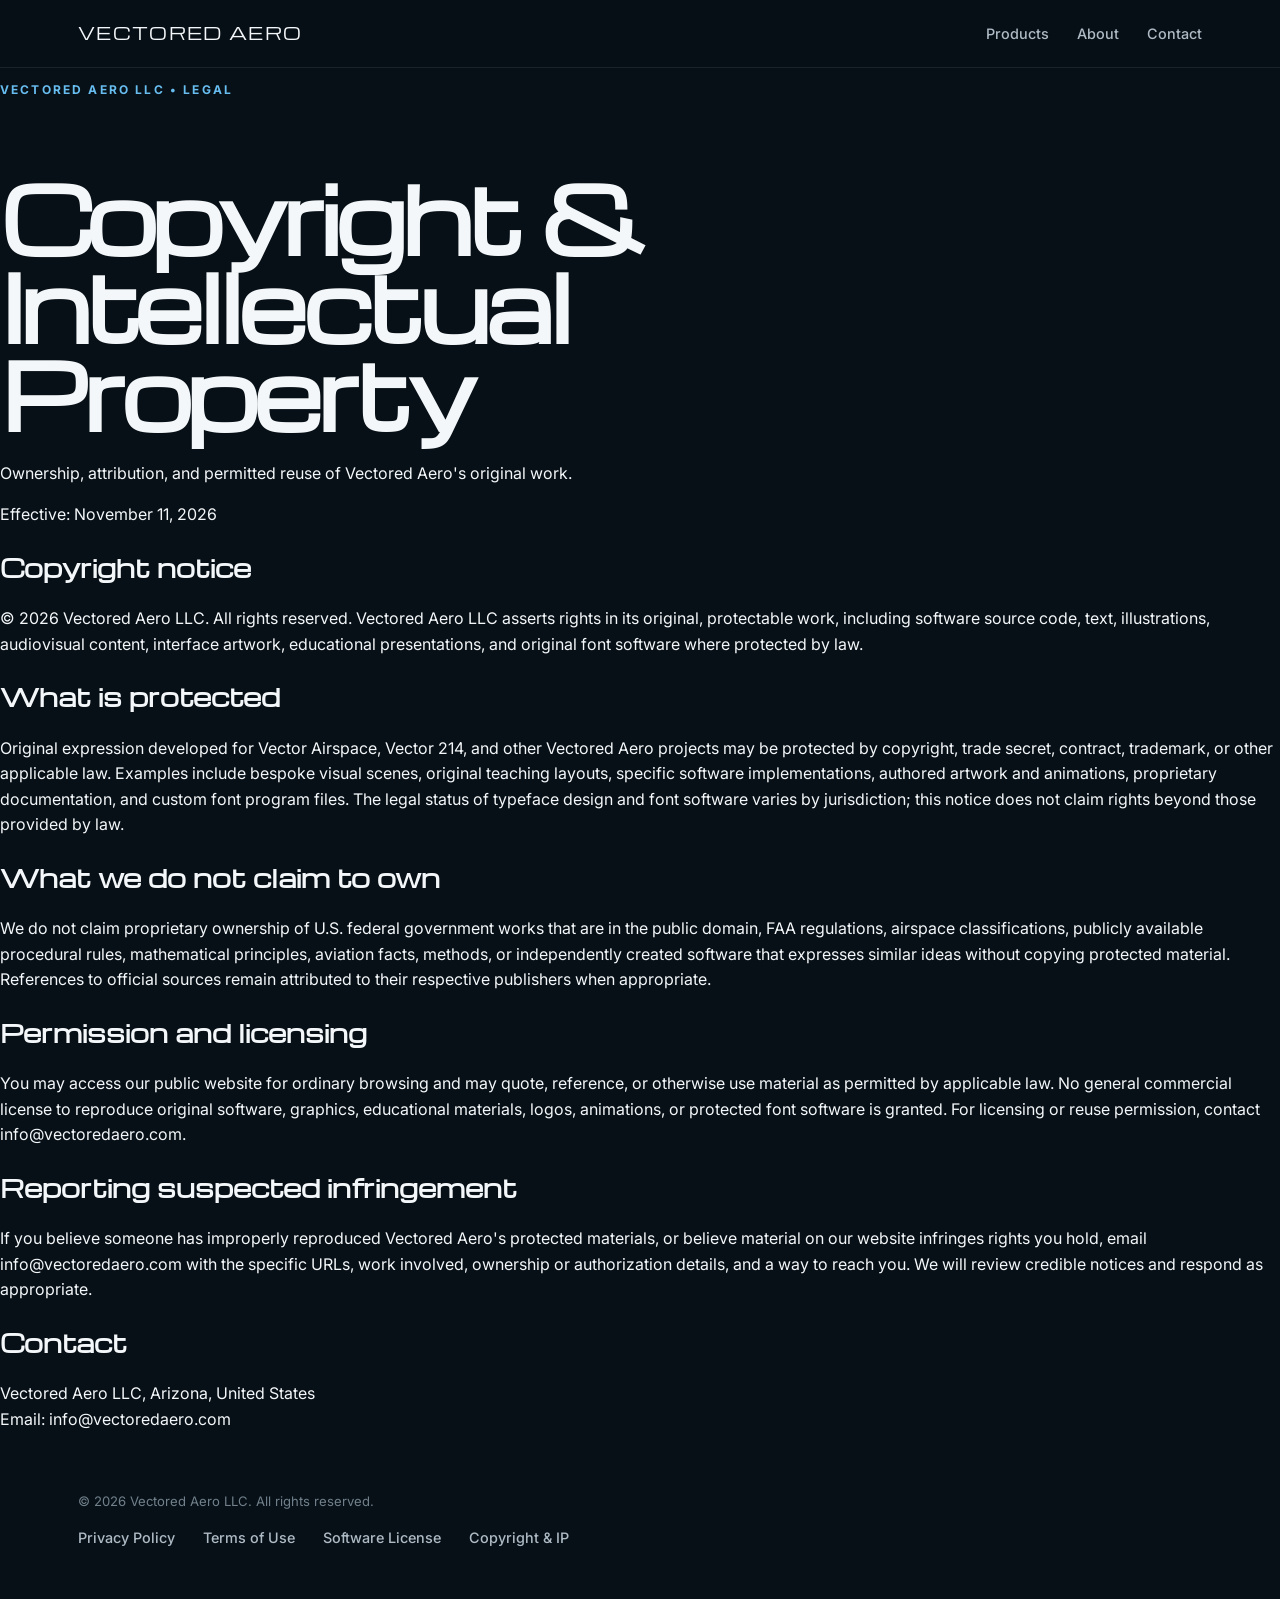
==== copyright/index.html @ 8a210296 "Add copyright policy page" ====
<!DOCTYPE html>
<html lang="en">
<head>
  <meta charset="UTF-8">
  <meta name="viewport" content="width=device-width, initial-scale=1">
  <meta name="description" content="Copyright & Intellectual Property for Vectored Aero LLC.">
  <title>Copyright & Intellectual Property | Vectored Aero</title>
  <link rel="stylesheet" href="../styles.css">
</head>
<body>
  <header><div class="nav"><a class="brand" href="/">VECTORED AERO</a><nav aria-label="Main navigation"><a href="/#products">Products</a><a href="/#about">About</a><a href="/#contact">Contact</a></nav></div></header>
  <main class="legal-main"><article class="legal-content">
    <p class="eyebrow">VECTORED AERO LLC • LEGAL</p>
    <h1>Copyright & Intellectual Property</h1>
    <p class="legal-lead">Ownership, attribution, and permitted reuse of Vectored Aero's original work.</p>
    <p class="legal-date">Effective: November 11, 2026</p>
    <section><h2>Copyright notice</h2><p>© 2026 Vectored Aero LLC. All rights reserved. Vectored Aero LLC asserts rights in its original, protectable work, including software source code, text, illustrations, audiovisual content, interface artwork, educational presentations, and original font software where protected by law.</p></section>
<section><h2>What is protected</h2><p>Original expression developed for Vector Airspace, Vector 214, and other Vectored Aero projects may be protected by copyright, trade secret, contract, trademark, or other applicable law. Examples include bespoke visual scenes, original teaching layouts, specific software implementations, authored artwork and animations, proprietary documentation, and custom font program files. The legal status of typeface design and font software varies by jurisdiction; this notice does not claim rights beyond those provided by law.</p></section>
<section><h2>What we do not claim to own</h2><p>We do not claim proprietary ownership of U.S. federal government works that are in the public domain, FAA regulations, airspace classifications, publicly available procedural rules, mathematical principles, aviation facts, methods, or independently created software that expresses similar ideas without copying protected material. References to official sources remain attributed to their respective publishers when appropriate.</p></section>
<section><h2>Permission and licensing</h2><p>You may access our public website for ordinary browsing and may quote, reference, or otherwise use material as permitted by applicable law. No general commercial license to reproduce original software, graphics, educational materials, logos, animations, or protected font software is granted. For licensing or reuse permission, contact <a href="mailto:info@vectoredaero.com">info@vectoredaero.com</a>.</p></section>
<section><h2>Reporting suspected infringement</h2><p>If you believe someone has improperly reproduced Vectored Aero's protected materials, or believe material on our website infringes rights you hold, email <a href="mailto:info@vectoredaero.com">info@vectoredaero.com</a> with the specific URLs, work involved, ownership or authorization details, and a way to reach you. We will review credible notices and respond as appropriate.</p></section>
    <section class="legal-contact"><h2>Contact</h2><p>Vectored Aero LLC, Arizona, United States<br>Email: <a href="mailto:info@vectoredaero.com">info@vectoredaero.com</a></p></section>
  </article></main>
  <footer><p>© 2026 Vectored Aero LLC. All rights reserved.</p><nav class="footer-links" aria-label="Legal links"><a href="/privacy/">Privacy Policy</a><a href="/terms/">Terms of Use</a><a href="/license/">Software License</a><a href="/copyright/">Copyright &amp; IP</a></nav></footer>
</body>
</html>
---- styles.css ----
@import url('https://fonts.googleapis.com/css2?family=Inter:wght@400;500;600;700&family=Michroma&display=swap');

* {
  box-sizing: border-box;
}

html {
  scroll-behavior: smooth;
}

body {
  margin: 0;
  background: #071017;
  color: #f4f7f9;
  font-family: "Inter", sans-serif;
  line-height: 1.6;
}

a {
  color: inherit;
  text-decoration: none;
}

header {
  position: sticky;
  top: 0;
  z-index: 100;
  background: rgba(7, 16, 23, 0.92);
  border-bottom: 1px solid rgba(255, 255, 255, 0.08);
  backdrop-filter: blur(14px);
}

.nav {
  max-width: 1180px;
  margin: 0 auto;
  padding: 20px 28px;
  display: flex;
  align-items: center;
  justify-content: space-between;
}

.brand {
  font-family: "michroma", sans-serif;
  font-size: 1.05rem;
  font-weight: 400;
  letter-spacing: 0.08em;
}

nav {
  display: flex;
  gap: 28px;
}

nav a {
  color: #aebbc5;
  font-size: 0.9rem;
  font-weight: 500;
  transition: color 0.2s ease;
}

nav a:hover {
  color: #ffffff;
}

main {
  overflow: hidden;
}

.hero {
  min-height: 78vh;
  display: flex;
  align-items: center;
  position: relative;
  border-bottom: 1px solid rgba(255, 255, 255, 0.07);
}

.hero::after {
  content: "";
  position: absolute;
  width: 650px;
  height: 650px;
  right: -180px;
  top: -180px;
  border: 1px solid rgba(91, 188, 255, 0.15);
  border-radius: 50%;
  box-shadow:
    0 0 0 80px rgba(91, 188, 255, 0.025),
    0 0 0 160px rgba(91, 188, 255, 0.018);
}

.hero-content {
  position: relative;
  z-index: 1;
  width: 100%;
  max-width: 1180px;
  margin: 0 auto;
  padding: 110px 28px;
}

.eyebrow,
.section-label {
  color: #68bdf0;
  font-size: 0.75rem;
  font-weight: 700;
  letter-spacing: 0.18em;
  text-transform: uppercase;
}

h1,
h2,
h3 {
  font-family: "michroma", sans-serif;
  font-weight: 400
  margin-top: 0;
}

h1 {
  max-width: 850px;
  margin-bottom: 24px;
  font-size: clamp(3rem, 7vw, 6.5rem);
  line-height: 0.98;
  letter-spacing: -0.055em;
}

.hero-copy {
  max-width: 670px;
  margin-bottom: 36px;
  color: #aebbc5;
  font-size: 1.1rem;
}

.button {
  display: inline-block;
  padding: 14px 22px;
  border: 1px solid #68bdf0;
  border-radius: 6px;
  background: #68bdf0;
  color: #061017;
  font-weight: 700;
  transition:
    transform 0.2s ease,
    background 0.2s ease;
}

.button:hover {
  transform: translateY(-2px);
  background: #8dcef4;
}

.section {
  max-width: 1180px;
  margin: 0 auto;
  padding: 100px 28px;
}

.section h2 {
  max-width: 760px;
  margin-bottom: 20px;
  font-size: clamp(2rem, 4vw, 3.5rem);
  line-height: 1.08;
  letter-spacing: -0.035em;
}

.section > p {
  max-width: 720px;
  color: #aebbc5;
}

.products {
  max-width: 1180px;
  margin: 0 auto;
  padding: 100px 28px;
}

.products > h2 {
  margin-bottom: 48px;
  font-size: clamp(2rem, 4vw, 3.5rem);
}

.product-grid {
  display: grid;
  grid-template-columns: repeat(2, 1fr);
  gap: 22px;
}

.product-card {
  min-height: 290px;
  padding: 36px;
  border: 1px solid rgba(255, 255, 255, 0.09);
  border-radius: 10px;
  background: #0c171f;
  transition:
    transform 0.25s ease,
    border-color 0.25s ease;
}

.product-card:hover {
  transform: translateY(-4px);
  border-color: rgba(104, 189, 240, 0.5);
}

.product-card h3 {
  margin-bottom: 14px;
  font-size: 1.8rem;
}

.product-card p {
  color: #aebbc5;
}

.about {
  border-top: 1px solid rgba(255, 255, 255, 0.07);
}

.contact {
  margin-top: 40px;
  border-top: 1px solid rgba(255, 255, 255, 0.07);
}

.contact a {
  color: #68bdf0;
}

footer {
  max-width: 1180px;
  margin: 0 auto;
  padding: 30px 28px 50px;
  color: #71808b;
  font-size: 0.82rem;
}

@media (max-width: 700px) {
  .nav {
    padding: 18px 20px;
  }

  nav {
    gap: 14px;
  }

  nav a {
    font-size: 0.78rem;
  }

  .hero-content,
  .section,
  .products {
    padding-left: 20px;
    padding-right: 20px;
  }

  .hero {
    min-height: 70vh;
  }

  .hero-content {
    padding-top: 90px;
    padding-bottom: 90px;
  }

  .product-grid {
    grid-template-columns: 1fr;
  }

  .product-card {
    min-height: auto;
  }
}
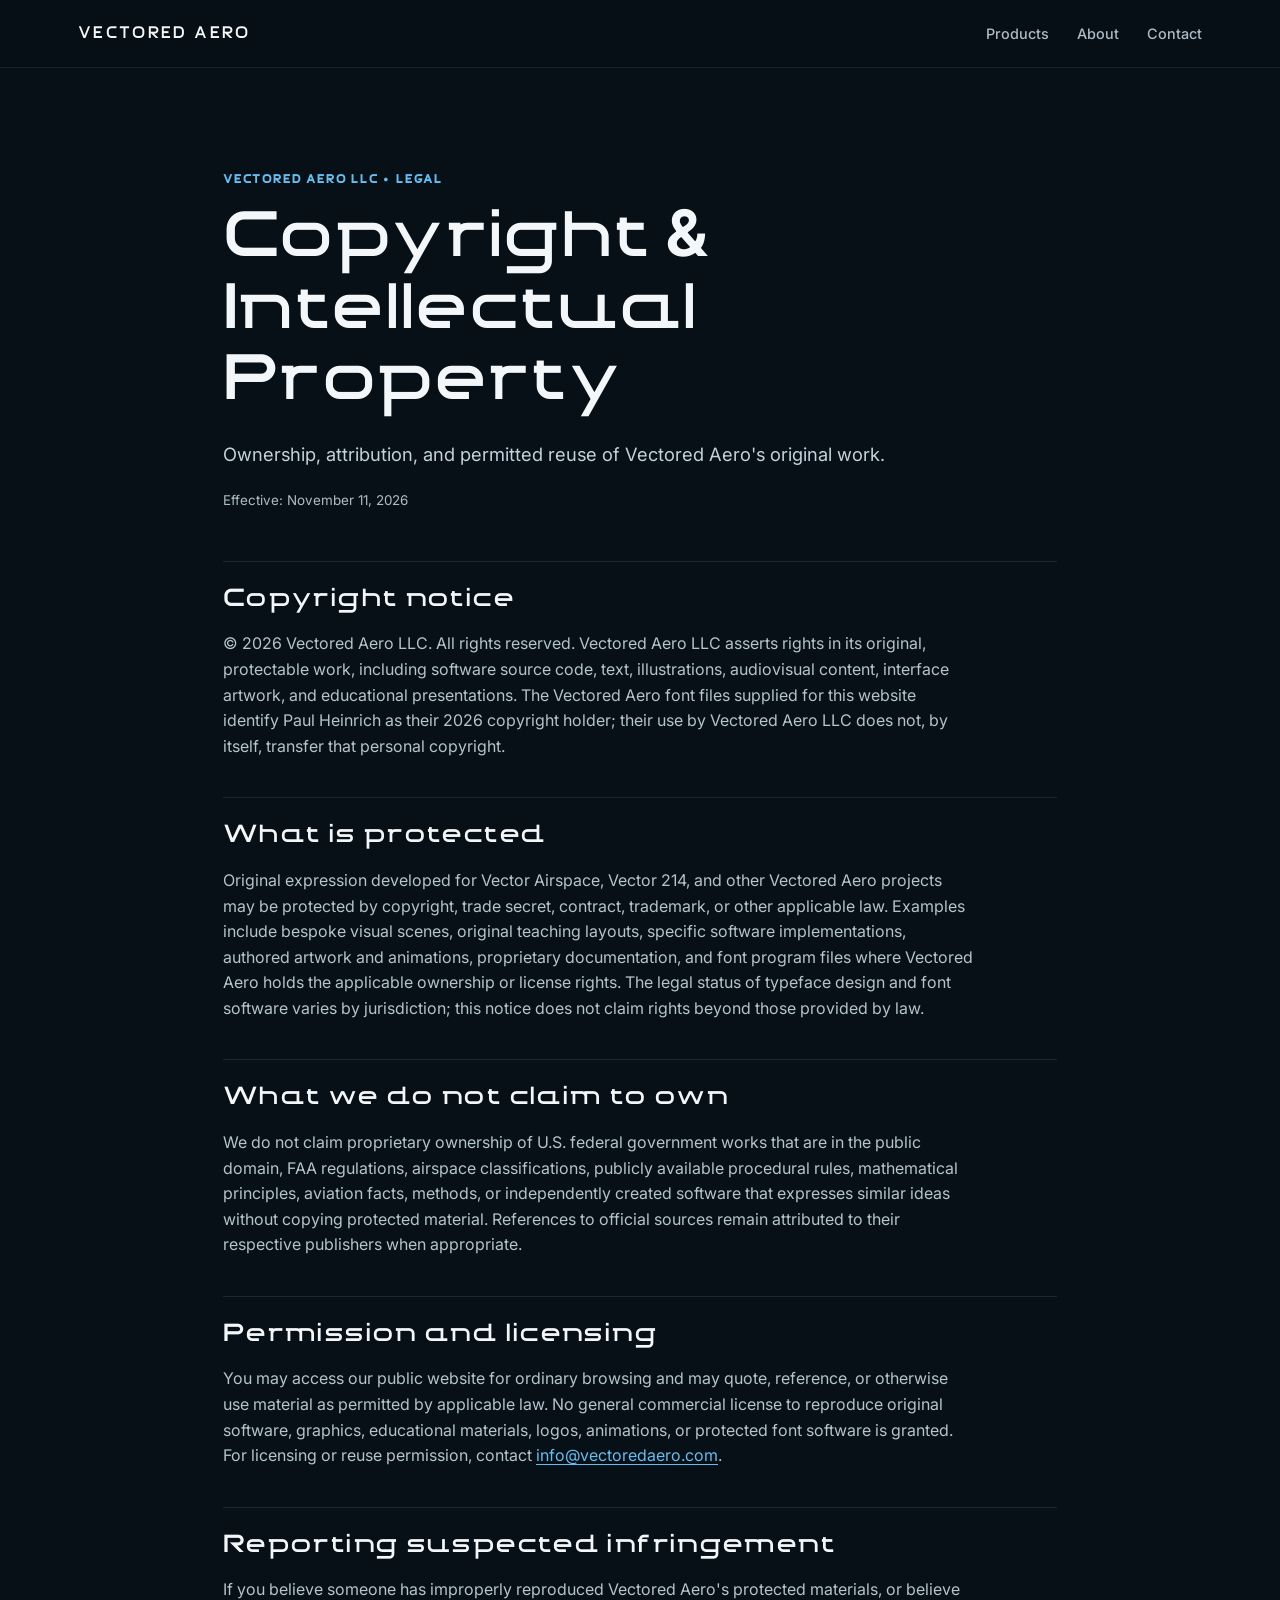
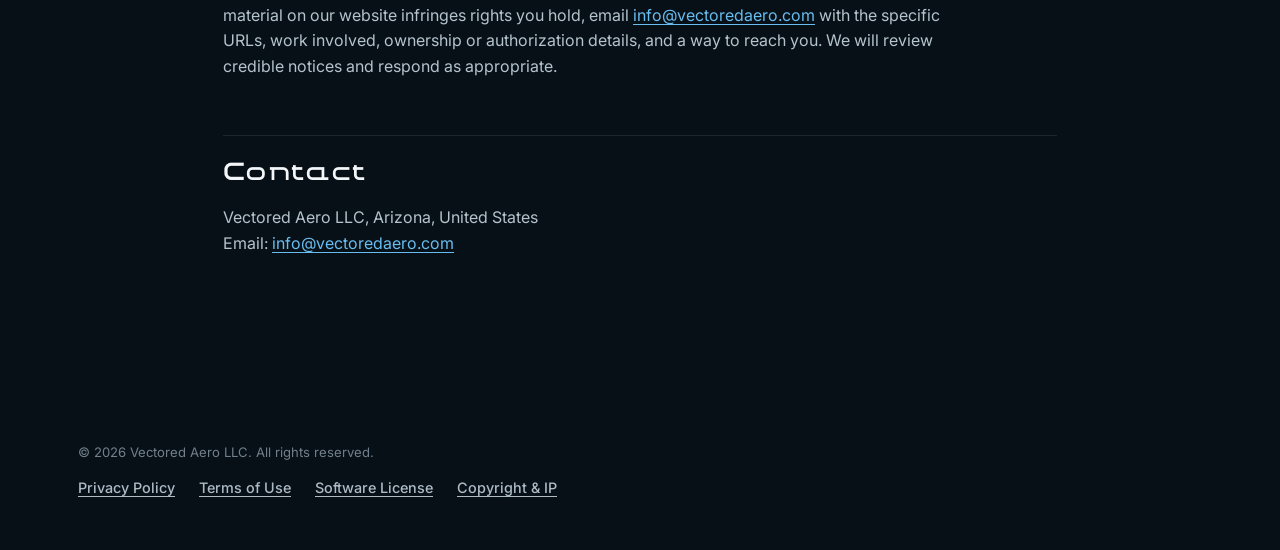
==== commit 4bd10899: "Clarify original font copyright attribution" ====
--- a/copyright/index.html
+++ b/copyright/index.html
@@ -14,8 +14,8 @@
     <h1>Copyright & Intellectual Property</h1>
     <p class="legal-lead">Ownership, attribution, and permitted reuse of Vectored Aero's original work.</p>
     <p class="legal-date">Effective: November 11, 2026</p>
-    <section><h2>Copyright notice</h2><p>© 2026 Vectored Aero LLC. All rights reserved. Vectored Aero LLC asserts rights in its original, protectable work, including software source code, text, illustrations, audiovisual content, interface artwork, educational presentations, and original font software where protected by law.</p></section>
-<section><h2>What is protected</h2><p>Original expression developed for Vector Airspace, Vector 214, and other Vectored Aero projects may be protected by copyright, trade secret, contract, trademark, or other applicable law. Examples include bespoke visual scenes, original teaching layouts, specific software implementations, authored artwork and animations, proprietary documentation, and custom font program files. The legal status of typeface design and font software varies by jurisdiction; this notice does not claim rights beyond those provided by law.</p></section>
+    <section><h2>Copyright notice</h2><p>© 2026 Vectored Aero LLC. All rights reserved. Vectored Aero LLC asserts rights in its original, protectable work, including software source code, text, illustrations, audiovisual content, interface artwork, and educational presentations. The Vectored Aero font files supplied for this website identify Paul Heinrich as their 2026 copyright holder; their use by Vectored Aero LLC does not, by itself, transfer that personal copyright.</p></section>
+<section><h2>What is protected</h2><p>Original expression developed for Vector Airspace, Vector 214, and other Vectored Aero projects may be protected by copyright, trade secret, contract, trademark, or other applicable law. Examples include bespoke visual scenes, original teaching layouts, specific software implementations, authored artwork and animations, proprietary documentation, and font program files where Vectored Aero holds the applicable ownership or license rights. The legal status of typeface design and font software varies by jurisdiction; this notice does not claim rights beyond those provided by law.</p></section>
 <section><h2>What we do not claim to own</h2><p>We do not claim proprietary ownership of U.S. federal government works that are in the public domain, FAA regulations, airspace classifications, publicly available procedural rules, mathematical principles, aviation facts, methods, or independently created software that expresses similar ideas without copying protected material. References to official sources remain attributed to their respective publishers when appropriate.</p></section>
 <section><h2>Permission and licensing</h2><p>You may access our public website for ordinary browsing and may quote, reference, or otherwise use material as permitted by applicable law. No general commercial license to reproduce original software, graphics, educational materials, logos, animations, or protected font software is granted. For licensing or reuse permission, contact <a href="mailto:info@vectoredaero.com">info@vectoredaero.com</a>.</p></section>
 <section><h2>Reporting suspected infringement</h2><p>If you believe someone has improperly reproduced Vectored Aero's protected materials, or believe material on our website infringes rights you hold, email <a href="mailto:info@vectoredaero.com">info@vectoredaero.com</a> with the specific URLs, work involved, ownership or authorization details, and a way to reach you. We will review credible notices and respond as appropriate.</p></section>
--- a/styles.css
+++ b/styles.css
@@ -1,4 +1,19 @@
-@import url('https://fonts.googleapis.com/css2?family=Inter:wght@400;500;600;700&family=Michroma&display=swap');
+@import url('https://fonts.googleapis.com/css2?family=Inter:wght@400;500;600;700&display=swap');
+
+@font-face {
+  font-family: 'Vectored Aero Wide';
+  src: url('/fonts/VectoredAeroWide-Bold.otf') format('opentype');
+  font-style: normal;
+  font-weight: 700;
+  font-display: swap;
+}
+@font-face {
+  font-family: 'Vectored Aero';
+  src: url('/fonts/VectoredAero-Regular.otf') format('opentype');
+  font-style: normal;
+  font-weight: 400;
+  font-display: swap;
+}
 
 * {
   box-sizing: border-box;
@@ -40,7 +55,7 @@
 }
 
 .brand {
-  font-family: "michroma", sans-serif;
+  font-family: "Vectored Aero", "Inter", sans-serif;
   font-size: 1.05rem;
   font-weight: 400;
   letter-spacing: 0.08em;
@@ -109,8 +124,8 @@
 h1,
 h2,
 h3 {
-  font-family: "michroma", sans-serif;
-  font-weight: 400
+  font-family: "Vectored Aero Wide", "Inter", sans-serif;
+  font-weight: 400;
   margin-top: 0;
 }
 
@@ -266,3 +281,25 @@
     min-height: auto;
   }
 }
+
+/* Legal pages and site footer */
+.footer-links { display: flex; flex-wrap: wrap; gap: 12px 24px; margin-top: 10px; }
+.footer-links a { color: #aebbc5; text-decoration: underline; text-underline-offset: 3px; }
+.footer-links a:hover, .footer-links a:focus-visible { color: #68bdf0; }
+.legal-main { overflow: visible; }
+.legal-content { max-width: 890px; padding: 90px 28px 105px; margin: 0 auto; }
+.legal-content h1 { font-size: clamp(2.3rem, 5vw, 4.5rem); line-height: 1.12; letter-spacing: -0.025em; overflow-wrap: anywhere; }
+.legal-lead { font-size: 1.15rem; color: #c4d2dc; max-width: 690px; }
+.legal-date { font-size: 0.84rem; color: #aebbc5; margin: 20px 0 50px; }
+.legal-content section { margin: 38px 0; padding-top: 20px; border-top: 1px solid rgba(255,255,255,.09); }
+.legal-content h2 { font-size: clamp(1.12rem, 2.3vw, 1.55rem); line-height: 1.35; margin-bottom: 15px; }
+.legal-content section p { color: #b5c3cc; max-width: 75ch; }
+.legal-content section a { color: #68bdf0; text-decoration: underline; text-underline-offset: 3px; overflow-wrap: anywhere; }
+.legal-contact { margin-top: 55px !important; }
+@media (max-width: 700px) { .legal-content { padding: 65px 20px 75px; } .footer-links { gap: 10px 18px; } }
+
+/* Custom Vector Airspace typefaces: wide headlines, regular navigation and labels. */
+.brand { letter-spacing: 0.14em; }
+h1, h2, h3 { font-weight: 700; letter-spacing: 0.015em; overflow-wrap: anywhere; }
+.eyebrow, .section-label { font-family: "Vectored Aero", "Inter", sans-serif; letter-spacing: 0.15em; }
+@media (max-width: 700px) { h1 { font-size: clamp(2.4rem, 11vw, 4rem); } }
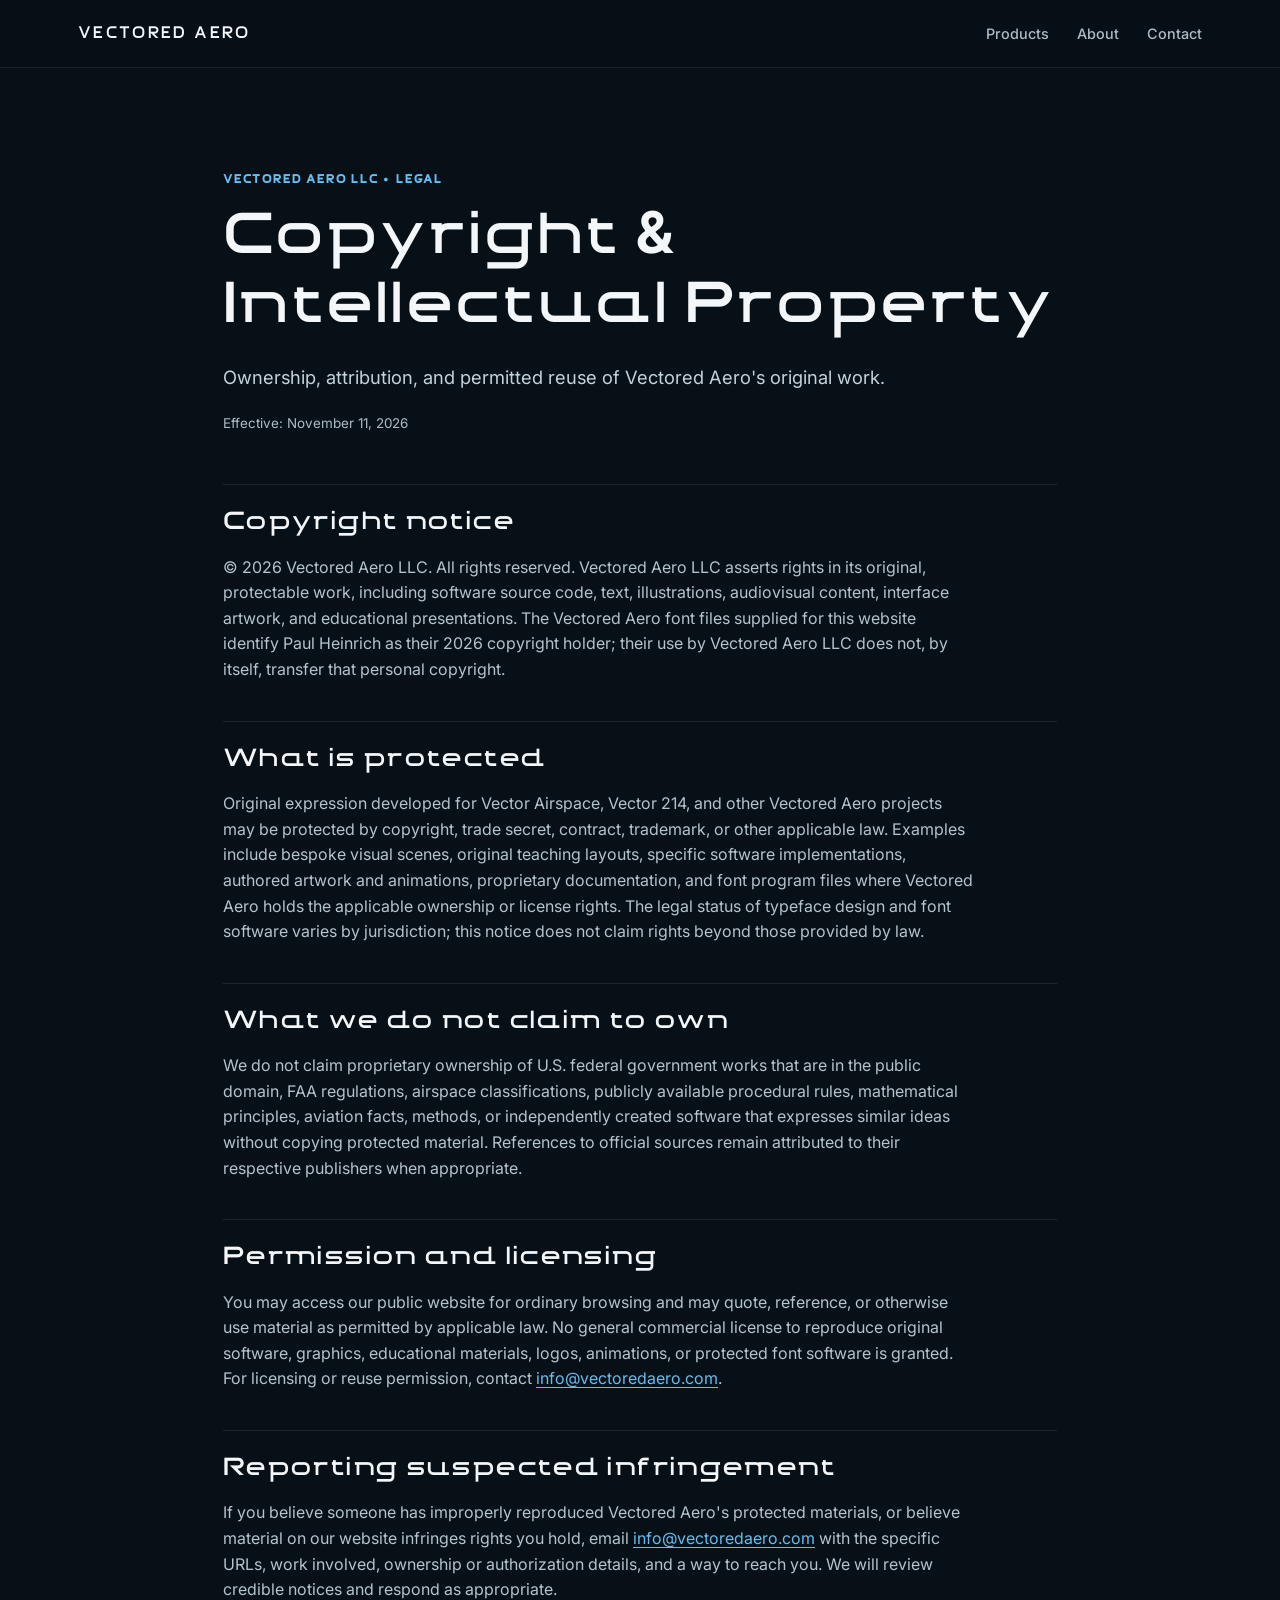
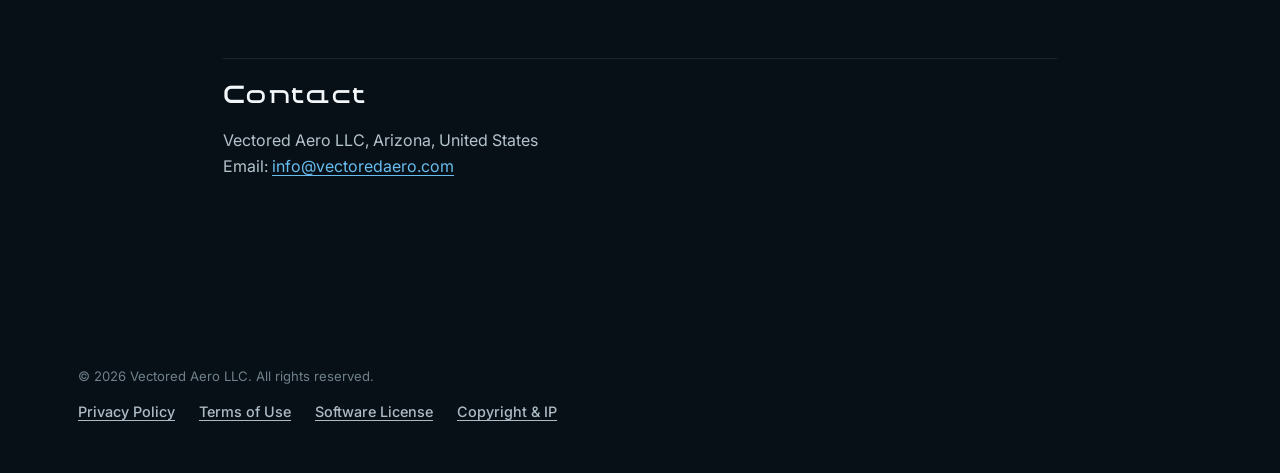
==== commit c501b24d: "Guarantee legible Vector 214 numerals and refresh cached site CSS" ====
--- a/copyright/index.html
+++ b/copyright/index.html
@@ -5,7 +5,7 @@
   <meta name="viewport" content="width=device-width, initial-scale=1">
   <meta name="description" content="Copyright & Intellectual Property for Vectored Aero LLC.">
   <title>Copyright & Intellectual Property | Vectored Aero</title>
-  <link rel="stylesheet" href="../styles.css">
+  <link rel="stylesheet" href="../styles.css?v=20261111-2143">
 </head>
 <body>
   <header><div class="nav"><a class="brand" href="/">VECTORED AERO</a><nav aria-label="Main navigation"><a href="/#products">Products</a><a href="/#about">About</a><a href="/#contact">Contact</a></nav></div></header>
--- a/styles.css
+++ b/styles.css
@@ -2,14 +2,14 @@
 
 @font-face {
   font-family: 'Vectored Aero Wide';
-  src: url('/fonts/VectoredAeroWide-Bold.otf') format('opentype');
+  src: url('/fonts/VectoredAeroWide-Bold.otf?v=2') format('opentype');
   font-style: normal;
   font-weight: 700;
   font-display: swap;
 }
 @font-face {
   font-family: 'Vectored Aero';
-  src: url('/fonts/VectoredAero-Regular.otf') format('opentype');
+  src: url('/fonts/VectoredAero-Regular.otf?v=2') format('opentype');
   font-style: normal;
   font-weight: 400;
   font-display: swap;
@@ -288,7 +288,7 @@
 .footer-links a:hover, .footer-links a:focus-visible { color: #68bdf0; }
 .legal-main { overflow: visible; }
 .legal-content { max-width: 890px; padding: 90px 28px 105px; margin: 0 auto; }
-.legal-content h1 { font-size: clamp(2.3rem, 5vw, 4.5rem); line-height: 1.12; letter-spacing: -0.025em; overflow-wrap: anywhere; }
+.legal-content h1 { font-size: clamp(1.4rem, 5.2vw, 3.6rem); line-height: 1.2; letter-spacing: 0.005em; hyphens: none; word-break: normal; overflow-wrap: normal; }
 .legal-lead { font-size: 1.15rem; color: #c4d2dc; max-width: 690px; }
 .legal-date { font-size: 0.84rem; color: #aebbc5; margin: 20px 0 50px; }
 .legal-content section { margin: 38px 0; padding-top: 20px; border-top: 1px solid rgba(255,255,255,.09); }
@@ -300,6 +300,59 @@
 
 /* Custom Vector Airspace typefaces: wide headlines, regular navigation and labels. */
 .brand { letter-spacing: 0.14em; }
-h1, h2, h3 { font-weight: 700; letter-spacing: 0.015em; overflow-wrap: anywhere; }
+h1, h2, h3 { font-weight: 700; letter-spacing: 0.015em; hyphens: none; word-break: normal; overflow-wrap: normal; }
 .eyebrow, .section-label { font-family: "Vectored Aero", "Inter", sans-serif; letter-spacing: 0.15em; }
-@media (max-width: 700px) { h1 { font-size: clamp(2.4rem, 11vw, 4rem); } }
+
+/* The custom headline face is exceptionally wide. Size it to preserve whole words. */
+.hero h1 {
+  font-size: clamp(1.2rem, 6.8vw, 4.6rem);
+  line-height: 1.12;
+  max-width: 850px;
+}
+.section h2 {
+  font-size: clamp(1.5rem, 4.2vw, 3rem);
+  line-height: 1.2;
+}
+.product-card h3 {
+  font-size: clamp(1.2rem, 3vw, 1.8rem);
+  line-height: 1.25;
+}
+.legal-content h2 { hyphens: none; word-break: normal; overflow-wrap: normal; }
+@media (max-width: 700px) {
+  .nav { flex-wrap: wrap; gap: 14px; }
+  .nav nav { flex-wrap: wrap; gap: 10px 16px; }
+  .brand { font-size: .88rem; }
+  .legal-content h1 { font-size: clamp(1.4rem, 6.8vw, 2.4rem); }
+}
+
+
+/* Keep the three hero headline lines intentional and never split a word. */
+.hero .hero-title {
+  width: 100%;
+  max-width: none;
+  font-size: clamp(1rem, 4.5vw, 3.55rem);
+  line-height: 1.2;
+  letter-spacing: 0.01em;
+  hyphens: none;
+  word-break: keep-all;
+  overflow-wrap: normal;
+}
+.hero .hero-title > span {
+  display: block;
+  white-space: nowrap;
+}
+@media (max-width: 700px) {
+  .hero .hero-title {
+    font-size: clamp(0.85rem, 4.4vw, 2rem);
+    line-height: 1.25;
+  }
+}
+
+/* Keep the custom product lettering, but use unmistakable numerals for 214. */
+.product-card h3 .clear-numerals {
+  font-family: "Inter", Arial, sans-serif;
+  font-weight: 700;
+  font-variant-numeric: lining-nums;
+  letter-spacing: -0.035em;
+  white-space: nowrap;
+}
